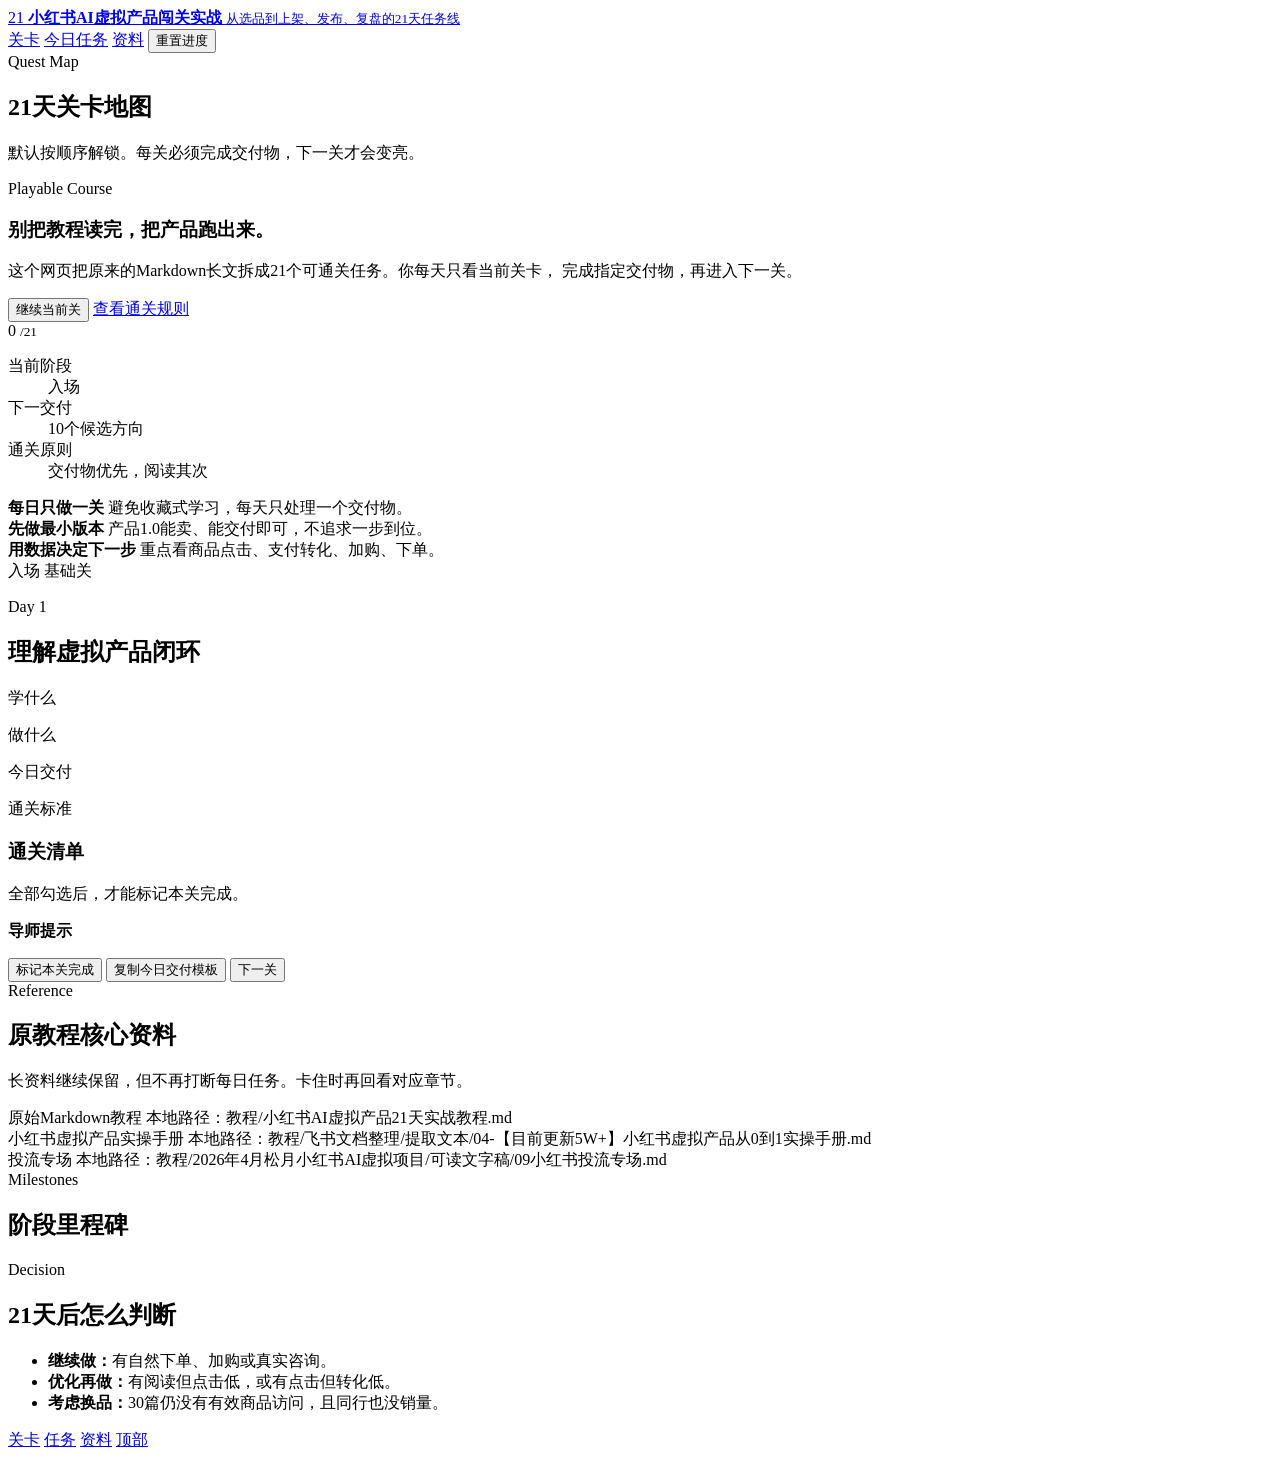
==== docs/index.html @ 496f9875 "Add course landing page" ====
<!doctype html>
<html lang="zh-CN">
  <head>
    <meta charset="utf-8" />
    <meta name="viewport" content="width=device-width, initial-scale=1" />
    <title>小红书AI虚拟产品21天闯关实战</title>
    <meta
      name="description"
      content="把小红书AI虚拟产品21天教程改造成手机和电脑友好的闯关式实战网页。"
    />
    <link rel="stylesheet" href="assets/quest.css" />
  </head>
  <body>
    <div class="site-shell">
      <header class="topbar" id="top">
        <a class="brand" href="#top" aria-label="返回顶部">
          <span class="brand-mark">21</span>
          <span>
            <strong>小红书AI虚拟产品闯关实战</strong>
            <small>从选品到上架、发布、复盘的21天任务线</small>
          </span>
        </a>
        <nav class="top-actions" aria-label="页面导航">
          <a href="#map">关卡</a>
          <a href="#current">今日任务</a>
          <a href="#archive">资料</a>
          <button class="ghost-button" id="resetProgress" type="button">重置进度</button>
        </nav>
      </header>

      <main class="page-grid">
        <aside class="mission-map" id="map" aria-label="21天关卡地图">
          <div class="map-heading">
            <span class="eyebrow">Quest Map</span>
            <h2>21天关卡地图</h2>
            <p>默认按顺序解锁。每关必须完成交付物，下一关才会变亮。</p>
          </div>
          <div class="stage-tabs" id="stageTabs" role="tablist" aria-label="阶段筛选"></div>
          <div class="level-list" id="levelList"></div>
        </aside>

        <section class="main-column">
          <section class="hero-panel" aria-labelledby="heroTitle">
            <div class="hero-copy">
              <span class="eyebrow">Playable Course</span>
              <h1 id="heroTitle">别把教程读完，把产品跑出来。</h1>
              <p>
                这个网页把原来的Markdown长文拆成21个可通关任务。你每天只看当前关卡，
                完成指定交付物，再进入下一关。
              </p>
              <div class="hero-actions">
                <button class="primary-button" id="continueButton" type="button">继续当前关</button>
                <a class="secondary-button" href="#rules">查看通关规则</a>
              </div>
            </div>
            <div class="scoreboard" aria-label="学习进度">
              <div class="progress-ring" id="progressRing">
                <span id="progressNumber">0</span>
                <small>/21</small>
              </div>
              <dl>
                <div>
                  <dt>当前阶段</dt>
                  <dd id="currentStage">入场</dd>
                </div>
                <div>
                  <dt>下一交付</dt>
                  <dd id="nextDeliverable">10个候选方向</dd>
                </div>
                <div>
                  <dt>通关原则</dt>
                  <dd>交付物优先，阅读其次</dd>
                </div>
              </dl>
            </div>
          </section>

          <section class="rules-strip" id="rules" aria-label="通关规则">
            <article>
              <strong>每日只做一关</strong>
              <span>避免收藏式学习，每天只处理一个交付物。</span>
            </article>
            <article>
              <strong>先做最小版本</strong>
              <span>产品1.0能卖、能交付即可，不追求一步到位。</span>
            </article>
            <article>
              <strong>用数据决定下一步</strong>
              <span>重点看商品点击、支付转化、加购、下单。</span>
            </article>
          </section>

          <section class="level-panel" id="current" aria-live="polite">
            <div class="level-kicker">
              <span id="levelStage">入场</span>
              <span id="levelDifficulty">基础关</span>
            </div>
            <div class="level-title-row">
              <div>
                <p class="level-number" id="levelNumber">Day 1</p>
                <h2 id="levelTitle">理解虚拟产品闭环</h2>
              </div>
              <span class="boss-badge" id="bossBadge" hidden>Boss关</span>
            </div>

            <div class="task-grid">
              <article>
                <span class="task-label">学什么</span>
                <p id="levelLearn"></p>
              </article>
              <article>
                <span class="task-label">做什么</span>
                <p id="levelDo"></p>
              </article>
              <article>
                <span class="task-label">今日交付</span>
                <p id="levelDeliverable"></p>
              </article>
              <article>
                <span class="task-label">通关标准</span>
                <p id="levelPass"></p>
              </article>
            </div>

            <div class="check-panel">
              <div class="panel-heading">
                <h3>通关清单</h3>
                <p>全部勾选后，才能标记本关完成。</p>
              </div>
              <div class="checklist" id="checklist"></div>
            </div>

            <div class="mentor-note">
              <strong>导师提示</strong>
              <p id="mentorTip"></p>
            </div>

            <div class="level-actions">
              <button class="primary-button" id="completeButton" type="button">标记本关完成</button>
              <button class="secondary-button" id="copyTemplate" type="button">复制今日交付模板</button>
              <button class="ghost-button" id="nextButton" type="button">下一关</button>
            </div>
          </section>

          <section class="archive-panel" id="archive">
            <div class="panel-heading">
              <span class="eyebrow">Reference</span>
              <h2>原教程核心资料</h2>
              <p>长资料继续保留，但不再打断每日任务。卡住时再回看对应章节。</p>
            </div>
            <div class="archive-grid">
              <article>
                原始Markdown教程
                <span>本地路径：教程/小红书AI虚拟产品21天实战教程.md</span>
              </article>
              <article>
                小红书虚拟产品实操手册
                <span>本地路径：教程/飞书文档整理/提取文本/04-【目前更新5W+】小红书虚拟产品从0到1实操手册.md</span>
              </article>
              <article>
                投流专场
                <span>本地路径：教程/2026年4月松月小红书AI虚拟项目/可读文字稿/09小红书投流专场.md</span>
              </article>
            </div>
          </section>
        </section>

        <aside class="right-rail" aria-label="执行看板">
          <section class="rail-block">
            <span class="eyebrow">Milestones</span>
            <h2>阶段里程碑</h2>
            <div id="milestones"></div>
          </section>
          <section class="rail-block">
            <span class="eyebrow">Decision</span>
            <h2>21天后怎么判断</h2>
            <ul class="decision-list">
              <li><strong>继续做：</strong>有自然下单、加购或真实咨询。</li>
              <li><strong>优化再做：</strong>有阅读但点击低，或有点击但转化低。</li>
              <li><strong>考虑换品：</strong>30篇仍没有有效商品访问，且同行也没销量。</li>
            </ul>
          </section>
        </aside>
      </main>
    </div>

    <nav class="mobile-nav" aria-label="手机底部导航">
      <a href="#map">关卡</a>
      <a href="#current">任务</a>
      <a href="#archive">资料</a>
      <a href="#top">顶部</a>
    </nav>

    <script src="assets/quest.js" defer></script>
  </body>
</html>
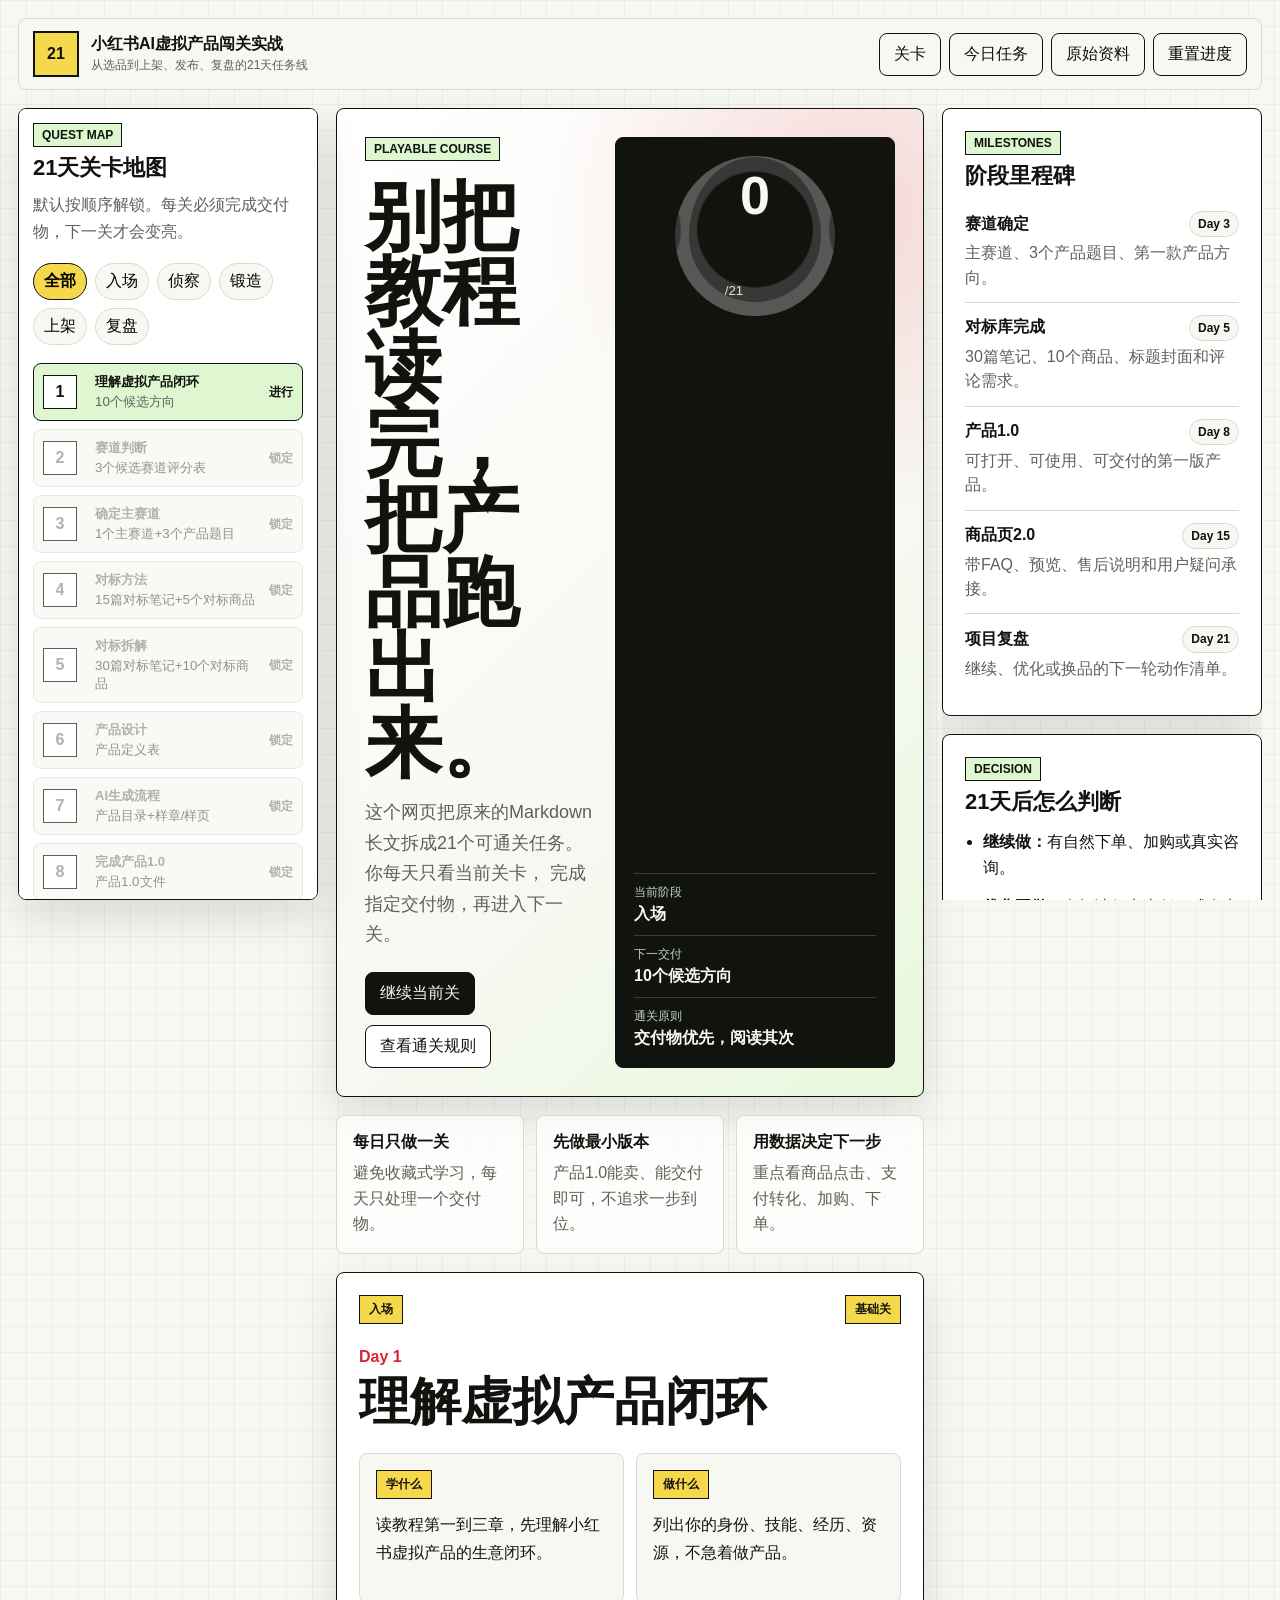
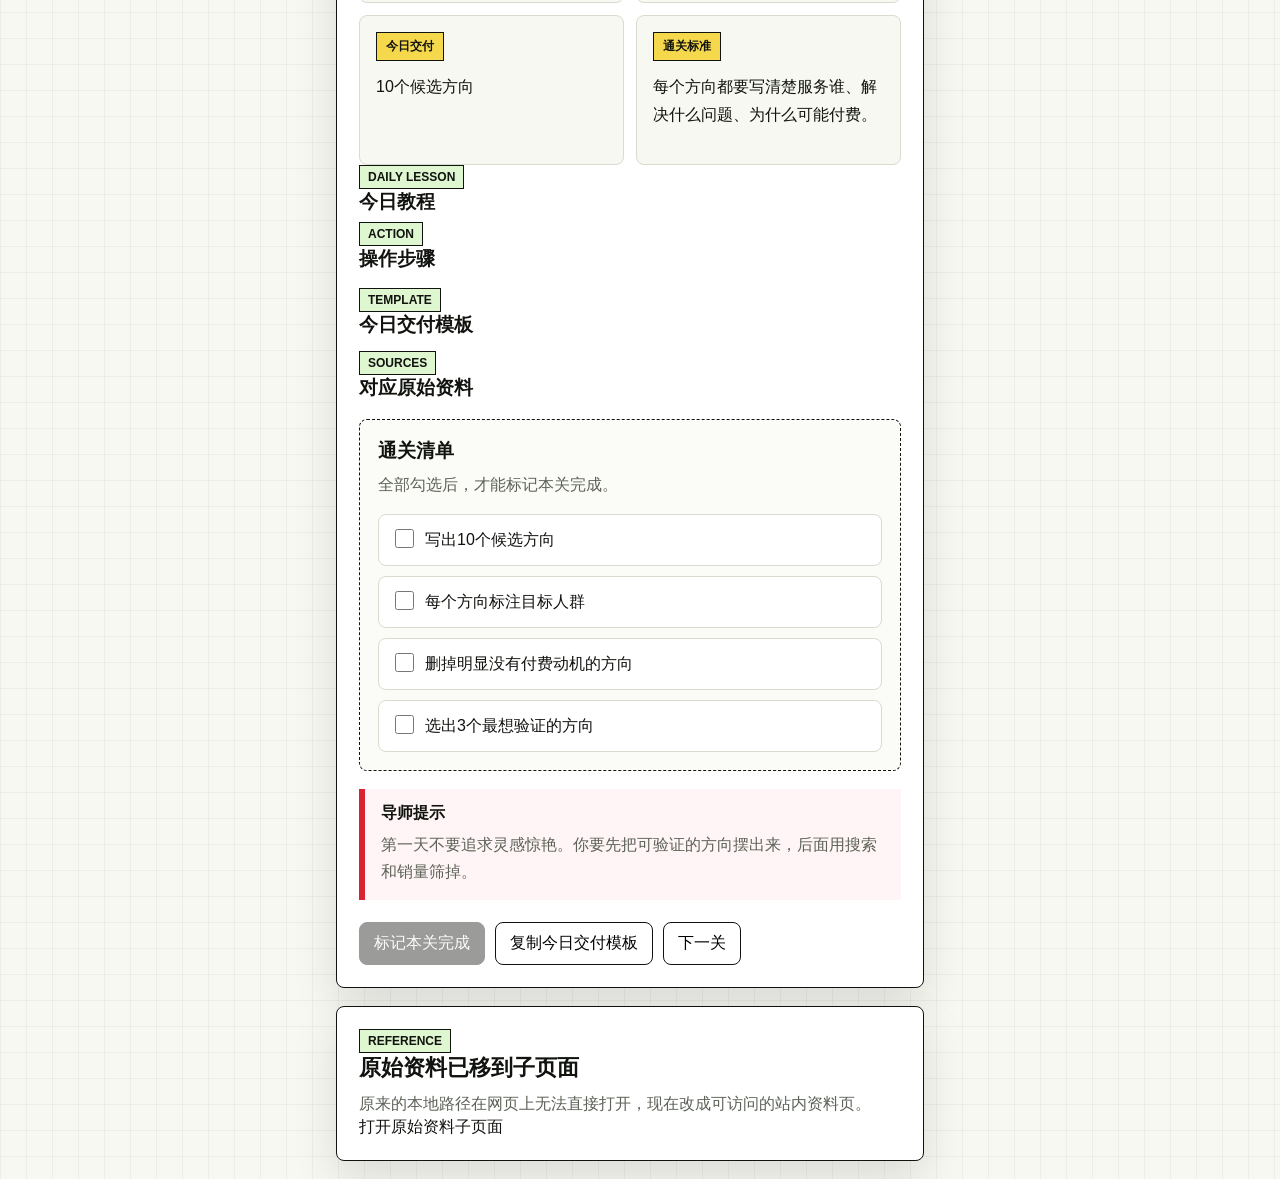
==== commit c4a946a4: "Update course page with lesson content entry" ====
--- a/docs/index.html
+++ b/docs/index.html
@@ -23,7 +23,7 @@
         <nav class="top-actions" aria-label="页面导航">
           <a href="#map">关卡</a>
           <a href="#current">今日任务</a>
-          <a href="#archive">资料</a>
+          <a href="materials.html">原始资料</a>
           <button class="ghost-button" id="resetProgress" type="button">重置进度</button>
         </nav>
       </header>
@@ -122,6 +122,37 @@
               </article>
             </div>
 
+            <div class="lesson-stack">
+              <article class="lesson-card lesson-card-wide">
+                <div class="panel-heading">
+                  <span class="eyebrow">Daily Lesson</span>
+                  <h3>今日教程</h3>
+                </div>
+                <div class="lesson-body" id="lessonBody"></div>
+              </article>
+              <article class="lesson-card">
+                <div class="panel-heading">
+                  <span class="eyebrow">Action</span>
+                  <h3>操作步骤</h3>
+                </div>
+                <ol class="step-list" id="lessonSteps"></ol>
+              </article>
+              <article class="lesson-card template-card">
+                <div class="panel-heading">
+                  <span class="eyebrow">Template</span>
+                  <h3>今日交付模板</h3>
+                </div>
+                <pre id="lessonTemplate"></pre>
+              </article>
+              <article class="lesson-card source-card">
+                <div class="panel-heading">
+                  <span class="eyebrow">Sources</span>
+                  <h3>对应原始资料</h3>
+                </div>
+                <div class="source-links" id="levelSources"></div>
+              </article>
+            </div>
+
             <div class="check-panel">
               <div class="panel-heading">
                 <h3>通关清单</h3>
@@ -145,23 +176,10 @@
           <section class="archive-panel" id="archive">
             <div class="panel-heading">
               <span class="eyebrow">Reference</span>
-              <h2>原教程核心资料</h2>
-              <p>长资料继续保留，但不再打断每日任务。卡住时再回看对应章节。</p>
-            </div>
-            <div class="archive-grid">
-              <article>
-                原始Markdown教程
-                <span>本地路径：教程/小红书AI虚拟产品21天实战教程.md</span>
-              </article>
-              <article>
-                小红书虚拟产品实操手册
-                <span>本地路径：教程/飞书文档整理/提取文本/04-【目前更新5W+】小红书虚拟产品从0到1实操手册.md</span>
-              </article>
-              <article>
-                投流专场
-                <span>本地路径：教程/2026年4月松月小红书AI虚拟项目/可读文字稿/09小红书投流专场.md</span>
-              </article>
-            </div>
+              <h2>原始资料已移到子页面</h2>
+              <p>原来的本地路径在网页上无法直接打开，现在改成可访问的站内资料页。</p>
+            </div>
+            <a class="material-cta" href="materials.html">打开原始资料子页面</a>
           </section>
         </section>
 
@@ -187,7 +205,7 @@
     <nav class="mobile-nav" aria-label="手机底部导航">
       <a href="#map">关卡</a>
       <a href="#current">任务</a>
-      <a href="#archive">资料</a>
+      <a href="materials.html">资料</a>
       <a href="#top">顶部</a>
     </nav>
 
--- a/docs/assets/quest.css
+++ b/docs/assets/quest.css
@@ -0,0 +1,758 @@
+:root {
+  --ink: #11130f;
+  --muted: #5d6258;
+  --paper: #f7f8f2;
+  --panel: #ffffff;
+  --line: #d7dccf;
+  --red: #d92332;
+  --green: #80bf2f;
+  --mint: #dff7d0;
+  --yellow: #f6d84d;
+  --shadow: 0 18px 45px rgba(17, 19, 15, 0.12);
+  --radius: 8px;
+}
+
+* {
+  box-sizing: border-box;
+}
+
+[hidden] {
+  display: none !important;
+}
+
+html {
+  scroll-behavior: smooth;
+}
+
+body {
+  margin: 0;
+  min-height: 100vh;
+  color: var(--ink);
+  background:
+    linear-gradient(rgba(17, 19, 15, 0.045) 1px, transparent 1px),
+    linear-gradient(90deg, rgba(17, 19, 15, 0.045) 1px, transparent 1px),
+    var(--paper);
+  background-size: 26px 26px;
+  font-family: "Microsoft YaHei", "PingFang SC", "Noto Sans CJK SC", sans-serif;
+}
+
+a {
+  color: inherit;
+  text-decoration: none;
+}
+
+button {
+  font: inherit;
+}
+
+.site-shell {
+  width: min(1500px, 100%);
+  margin: 0 auto;
+  padding: 18px;
+}
+
+.topbar {
+  position: sticky;
+  top: 0;
+  z-index: 20;
+  display: flex;
+  align-items: center;
+  justify-content: space-between;
+  gap: 16px;
+  padding: 12px 14px;
+  border: 1px solid var(--line);
+  border-radius: var(--radius);
+  background: rgba(247, 248, 242, 0.92);
+  backdrop-filter: blur(18px);
+}
+
+.brand {
+  display: inline-flex;
+  align-items: center;
+  gap: 12px;
+  min-width: 0;
+}
+
+.brand-mark {
+  display: grid;
+  width: 46px;
+  height: 46px;
+  place-items: center;
+  border: 2px solid var(--ink);
+  background: var(--yellow);
+  font-weight: 900;
+}
+
+.brand strong,
+.brand small {
+  display: block;
+}
+
+.brand strong {
+  font-size: 16px;
+}
+
+.brand small {
+  margin-top: 2px;
+  color: var(--muted);
+  font-size: 12px;
+}
+
+.top-actions {
+  display: flex;
+  align-items: center;
+  gap: 8px;
+  white-space: nowrap;
+}
+
+.top-actions a,
+.ghost-button,
+.secondary-button,
+.primary-button {
+  min-height: 42px;
+  border-radius: var(--radius);
+  border: 1px solid var(--ink);
+  padding: 10px 14px;
+  cursor: pointer;
+  transition:
+    transform 160ms ease,
+    box-shadow 160ms ease,
+    background 160ms ease;
+}
+
+.top-actions a,
+.ghost-button {
+  background: transparent;
+}
+
+.secondary-button {
+  display: inline-flex;
+  align-items: center;
+  justify-content: center;
+  background: var(--panel);
+}
+
+.primary-button {
+  display: inline-flex;
+  align-items: center;
+  justify-content: center;
+  background: var(--ink);
+  color: var(--paper);
+}
+
+.primary-button:disabled {
+  cursor: not-allowed;
+  opacity: 0.42;
+}
+
+.top-actions a:hover,
+.ghost-button:hover,
+.secondary-button:hover,
+.primary-button:hover:not(:disabled) {
+  transform: translateY(-1px);
+  box-shadow: 5px 5px 0 var(--ink);
+}
+
+.page-grid {
+  display: grid;
+  grid-template-columns: 300px minmax(0, 1fr) 320px;
+  gap: 18px;
+  margin-top: 18px;
+  align-items: start;
+}
+
+.mission-map,
+.right-rail {
+  position: sticky;
+  top: 90px;
+  max-height: calc(100vh - 108px);
+  overflow: auto;
+}
+
+.mission-map,
+.hero-panel,
+.level-panel,
+.archive-panel,
+.rail-block {
+  border: 1px solid var(--ink);
+  border-radius: var(--radius);
+  background: var(--panel);
+  box-shadow: var(--shadow);
+}
+
+.mission-map {
+  padding: 14px;
+}
+
+.map-heading h2,
+.rail-block h2,
+.archive-panel h2 {
+  margin: 6px 0 8px;
+  font-size: 22px;
+}
+
+.map-heading p,
+.archive-panel p,
+.panel-heading p,
+.hero-copy p {
+  margin: 0;
+  color: var(--muted);
+  line-height: 1.7;
+}
+
+.eyebrow {
+  display: inline-flex;
+  width: fit-content;
+  border: 1px solid var(--ink);
+  padding: 4px 8px;
+  background: var(--mint);
+  color: var(--ink);
+  font-size: 12px;
+  font-weight: 800;
+  text-transform: uppercase;
+}
+
+.stage-tabs {
+  display: flex;
+  flex-wrap: wrap;
+  gap: 8px;
+  margin: 18px 0;
+}
+
+.stage-tabs button {
+  border: 1px solid var(--line);
+  border-radius: 999px;
+  background: var(--paper);
+  padding: 7px 10px;
+  cursor: pointer;
+}
+
+.stage-tabs button.active {
+  border-color: var(--ink);
+  background: var(--yellow);
+  font-weight: 800;
+}
+
+.level-list {
+  display: grid;
+  gap: 8px;
+}
+
+.level-item {
+  display: grid;
+  grid-template-columns: 42px 1fr auto;
+  align-items: center;
+  gap: 10px;
+  width: 100%;
+  border: 1px solid var(--line);
+  border-radius: var(--radius);
+  background: var(--paper);
+  padding: 9px;
+  color: var(--ink);
+  text-align: left;
+  cursor: pointer;
+}
+
+.level-item.active {
+  border-color: var(--ink);
+  background: var(--mint);
+}
+
+.level-item.done {
+  background: #eef9e7;
+}
+
+.level-item.locked {
+  color: #8b8f84;
+  cursor: not-allowed;
+  opacity: 0.68;
+}
+
+.level-item .day {
+  display: grid;
+  width: 34px;
+  height: 34px;
+  place-items: center;
+  border: 1px solid var(--ink);
+  background: var(--panel);
+  font-weight: 900;
+}
+
+.level-item strong {
+  display: block;
+  font-size: 13px;
+}
+
+.level-item small {
+  display: block;
+  margin-top: 2px;
+  color: var(--muted);
+  line-height: 1.35;
+}
+
+.level-item .state {
+  font-size: 12px;
+  font-weight: 800;
+}
+
+.main-column {
+  display: grid;
+  gap: 18px;
+}
+
+.hero-panel {
+  display: grid;
+  grid-template-columns: minmax(0, 1fr) 280px;
+  gap: 22px;
+  min-height: 360px;
+  padding: 28px;
+  overflow: hidden;
+  background:
+    radial-gradient(circle at 88% 10%, rgba(217, 35, 50, 0.16), transparent 30%),
+    linear-gradient(135deg, #ffffff 0%, #f7f8f2 62%, #e8f8db 100%);
+}
+
+.hero-copy {
+  display: flex;
+  flex-direction: column;
+  justify-content: center;
+}
+
+.hero-copy h1 {
+  max-width: 760px;
+  margin: 18px 0 16px;
+  font-size: clamp(38px, 6vw, 78px);
+  line-height: 0.98;
+}
+
+.hero-copy p {
+  max-width: 680px;
+  font-size: 18px;
+}
+
+.hero-actions,
+.level-actions {
+  display: flex;
+  flex-wrap: wrap;
+  gap: 10px;
+  margin-top: 22px;
+}
+
+.scoreboard {
+  align-self: stretch;
+  display: flex;
+  flex-direction: column;
+  justify-content: space-between;
+  gap: 16px;
+  border: 1px solid var(--ink);
+  border-radius: var(--radius);
+  padding: 18px;
+  background: var(--ink);
+  color: var(--paper);
+}
+
+.progress-ring {
+  display: grid;
+  width: 160px;
+  height: 160px;
+  place-items: center;
+  margin: 0 auto;
+  border: 14px solid rgba(255, 255, 255, 0.16);
+  border-radius: 50%;
+  background:
+    radial-gradient(circle, var(--ink) 58%, transparent 60%),
+    conic-gradient(var(--green) var(--progress, 0%), rgba(255, 255, 255, 0.16) 0);
+}
+
+.progress-ring span {
+  font-size: 54px;
+  font-weight: 900;
+  line-height: 0.9;
+}
+
+.progress-ring small {
+  margin-top: 54px;
+  margin-left: -42px;
+  color: #dce6d5;
+}
+
+.scoreboard dl {
+  display: grid;
+  gap: 10px;
+  margin: 0;
+}
+
+.scoreboard div {
+  border-top: 1px solid rgba(255, 255, 255, 0.18);
+  padding-top: 10px;
+}
+
+.scoreboard dt {
+  color: #c7d3c1;
+  font-size: 12px;
+}
+
+.scoreboard dd {
+  margin: 3px 0 0;
+  font-weight: 800;
+}
+
+.rules-strip {
+  display: grid;
+  grid-template-columns: repeat(3, 1fr);
+  gap: 12px;
+}
+
+.rules-strip article {
+  border: 1px solid var(--line);
+  border-radius: var(--radius);
+  background: rgba(255, 255, 255, 0.74);
+  padding: 16px;
+}
+
+.rules-strip strong,
+.rules-strip span {
+  display: block;
+}
+
+.rules-strip span {
+  margin-top: 7px;
+  color: var(--muted);
+  line-height: 1.6;
+}
+
+.level-panel,
+.archive-panel,
+.rail-block {
+  padding: 22px;
+}
+
+.level-kicker,
+.level-title-row {
+  display: flex;
+  align-items: center;
+  justify-content: space-between;
+  gap: 14px;
+}
+
+.level-kicker span,
+.boss-badge,
+.task-label {
+  display: inline-flex;
+  width: fit-content;
+  border: 1px solid var(--ink);
+  padding: 5px 9px;
+  background: var(--yellow);
+  font-size: 12px;
+  font-weight: 900;
+}
+
+.boss-badge {
+  background: var(--red);
+  color: #fff;
+}
+
+.level-number {
+  margin: 24px 0 8px;
+  color: var(--red);
+  font-size: 16px;
+  font-weight: 900;
+}
+
+.level-title-row h2 {
+  margin: 0;
+  font-size: clamp(30px, 4vw, 54px);
+  line-height: 1.08;
+}
+
+.task-grid {
+  display: grid;
+  grid-template-columns: repeat(2, minmax(0, 1fr));
+  gap: 12px;
+  margin-top: 24px;
+}
+
+.task-grid article {
+  min-height: 150px;
+  border: 1px solid var(--line);
+  border-radius: var(--radius);
+  background: var(--paper);
+  padding: 16px;
+}
+
+.task-grid p {
+  margin: 12px 0 0;
+  line-height: 1.72;
+}
+
+.check-panel {
+  margin-top: 18px;
+  border: 1px dashed var(--ink);
+  border-radius: var(--radius);
+  padding: 18px;
+  background: #fbfcf8;
+}
+
+.panel-heading h3,
+.panel-heading h2 {
+  margin: 0 0 7px;
+}
+
+.checklist {
+  display: grid;
+  gap: 10px;
+  margin-top: 16px;
+}
+
+.checkline {
+  display: grid;
+  grid-template-columns: 24px 1fr;
+  gap: 10px;
+  align-items: start;
+  border: 1px solid var(--line);
+  border-radius: var(--radius);
+  padding: 12px;
+  background: var(--panel);
+  cursor: pointer;
+}
+
+.checkline input {
+  width: 19px;
+  height: 19px;
+  margin-top: 2px;
+  accent-color: var(--green);
+}
+
+.checkline span {
+  line-height: 1.62;
+}
+
+.mentor-note {
+  margin-top: 18px;
+  border-left: 6px solid var(--red);
+  padding: 14px 16px;
+  background: #fff5f6;
+}
+
+.mentor-note p {
+  margin: 7px 0 0;
+  color: var(--muted);
+  line-height: 1.72;
+}
+
+.archive-grid {
+  display: grid;
+  grid-template-columns: repeat(3, 1fr);
+  gap: 12px;
+  margin-top: 18px;
+}
+
+.archive-grid article {
+  min-height: 128px;
+  border: 1px solid var(--ink);
+  border-radius: var(--radius);
+  padding: 16px;
+  background: var(--paper);
+  font-weight: 900;
+}
+
+.archive-grid article span {
+  display: block;
+  margin-top: 12px;
+  color: var(--muted);
+  font-weight: 400;
+  line-height: 1.55;
+}
+
+.right-rail {
+  display: grid;
+  gap: 18px;
+}
+
+.milestone {
+  display: grid;
+  gap: 4px;
+  border-top: 1px solid var(--line);
+  padding: 12px 0;
+}
+
+.milestone:first-child {
+  border-top: 0;
+}
+
+.milestone strong {
+  display: flex;
+  align-items: center;
+  justify-content: space-between;
+  gap: 10px;
+}
+
+.milestone span {
+  color: var(--muted);
+  line-height: 1.52;
+}
+
+.milestone .pill {
+  border: 1px solid var(--line);
+  border-radius: 999px;
+  padding: 3px 8px;
+  background: var(--paper);
+  color: var(--ink);
+  font-size: 12px;
+}
+
+.decision-list {
+  display: grid;
+  gap: 12px;
+  padding-left: 18px;
+  margin: 12px 0 0;
+  line-height: 1.65;
+}
+
+.mobile-nav {
+  display: none;
+}
+
+@media (max-width: 1180px) {
+  .page-grid {
+    grid-template-columns: 280px minmax(0, 1fr);
+  }
+
+  .right-rail {
+    position: static;
+    grid-column: 1 / -1;
+    max-height: none;
+    grid-template-columns: repeat(2, minmax(0, 1fr));
+  }
+}
+
+@media (max-width: 860px) {
+  .site-shell {
+    padding: 10px 10px 76px;
+  }
+
+  .topbar {
+    align-items: flex-start;
+  }
+
+  .brand small,
+  .top-actions {
+    display: none;
+  }
+
+  .page-grid,
+  .hero-panel,
+  .task-grid,
+  .rules-strip,
+  .archive-grid,
+  .right-rail {
+    grid-template-columns: 1fr;
+  }
+
+  .mission-map,
+  .right-rail {
+    position: static;
+    max-height: none;
+  }
+
+  .mission-map {
+    order: 2;
+  }
+
+  .hero-panel,
+  .level-panel,
+  .archive-panel,
+  .rail-block {
+    padding: 18px;
+  }
+
+  .hero-panel {
+    min-height: auto;
+  }
+
+  .hero-copy h1 {
+    font-size: 44px;
+  }
+
+  .hero-copy p {
+    font-size: 16px;
+  }
+
+  .scoreboard {
+    display: grid;
+    grid-template-columns: 120px 1fr;
+    align-items: center;
+  }
+
+  .progress-ring {
+    width: 112px;
+    height: 112px;
+    border-width: 10px;
+  }
+
+  .progress-ring span {
+    font-size: 38px;
+  }
+
+  .progress-ring small {
+    margin-top: 40px;
+    margin-left: -34px;
+  }
+
+  .level-title-row {
+    align-items: flex-start;
+  }
+
+  .level-actions > * {
+    width: 100%;
+  }
+
+  .mobile-nav {
+    position: fixed;
+    right: 10px;
+    bottom: 10px;
+    left: 10px;
+    z-index: 40;
+    display: grid;
+    grid-template-columns: repeat(4, 1fr);
+    gap: 8px;
+    border: 1px solid var(--ink);
+    border-radius: var(--radius);
+    padding: 8px;
+    background: rgba(247, 248, 242, 0.95);
+    backdrop-filter: blur(16px);
+  }
+
+  .mobile-nav a {
+    display: grid;
+    min-height: 42px;
+    place-items: center;
+    border: 1px solid var(--line);
+    border-radius: var(--radius);
+    background: var(--panel);
+    font-weight: 800;
+  }
+}
+
+@media (max-width: 480px) {
+  .brand strong {
+    font-size: 14px;
+  }
+
+  .brand-mark {
+    width: 40px;
+    height: 40px;
+  }
+
+  .hero-copy h1 {
+    font-size: 36px;
+  }
+
+  .scoreboard {
+    grid-template-columns: 1fr;
+  }
+
+  .progress-ring {
+    margin: 0;
+  }
+}
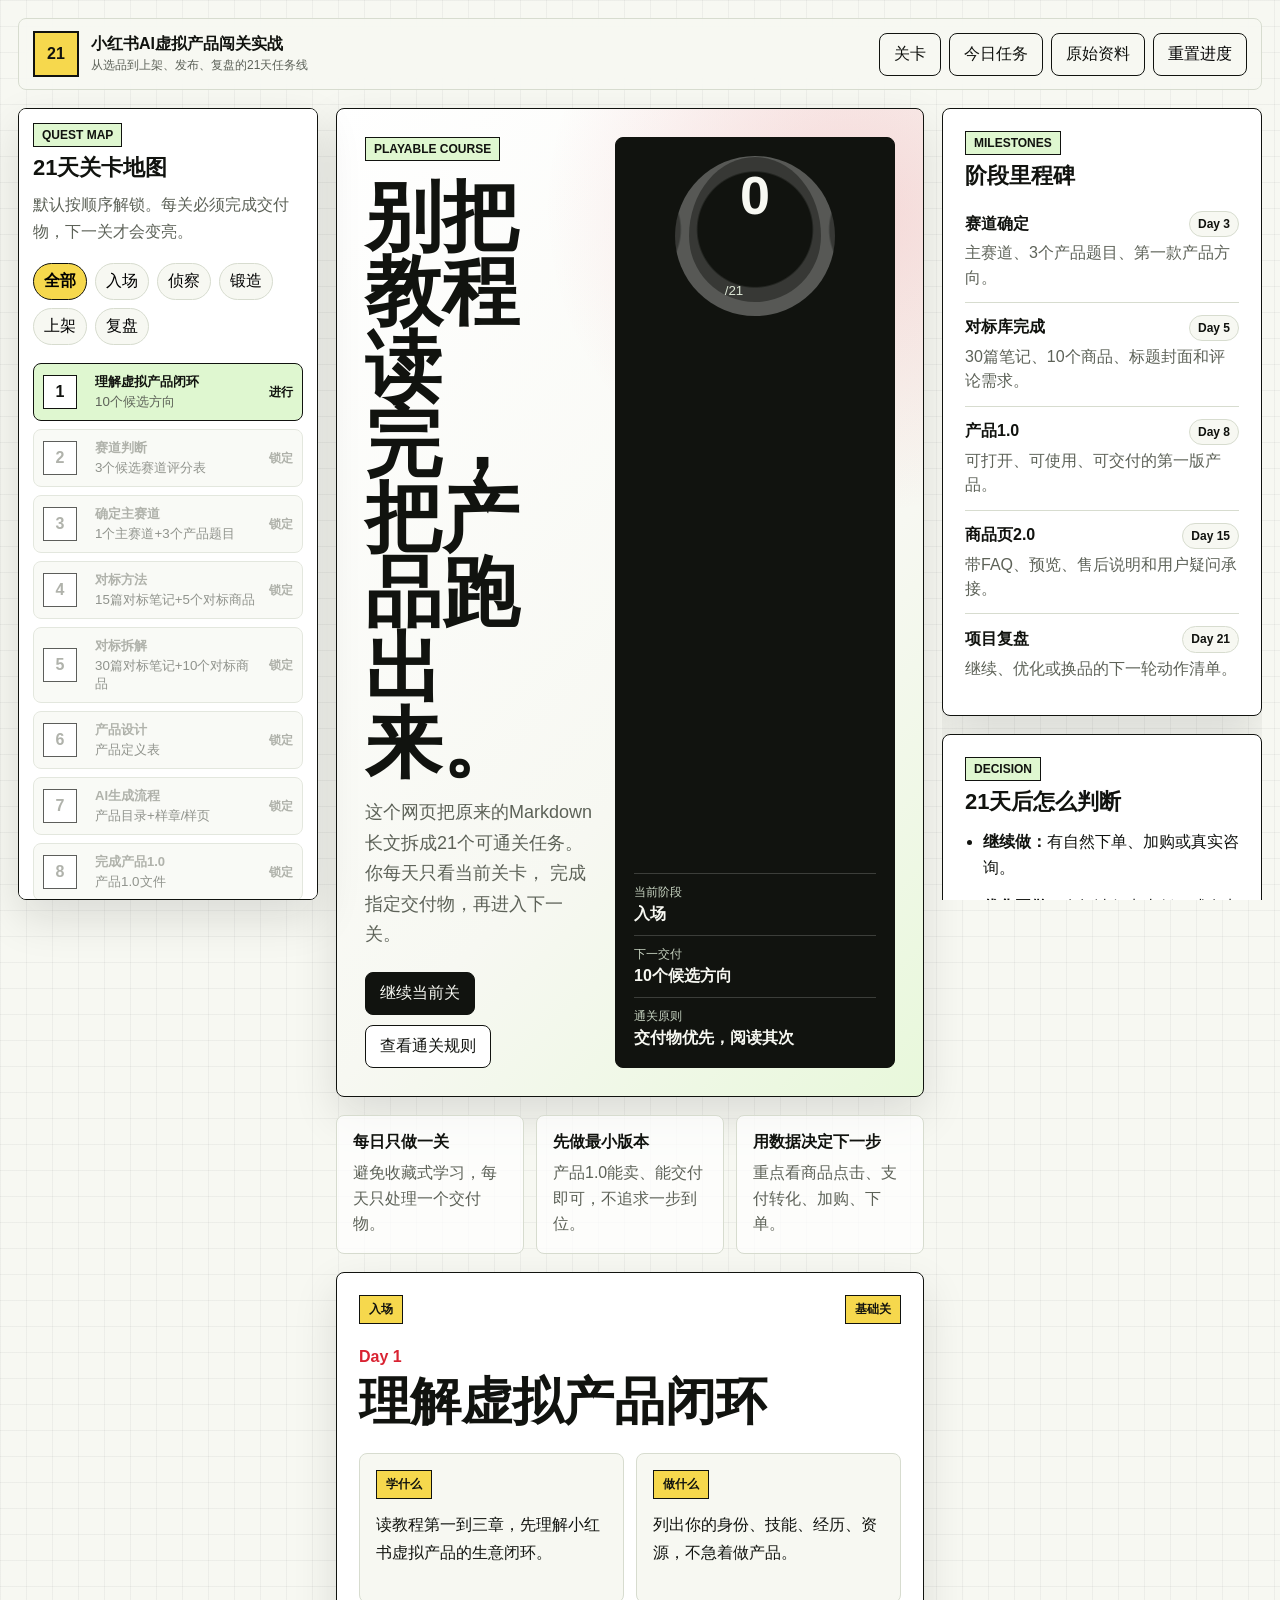
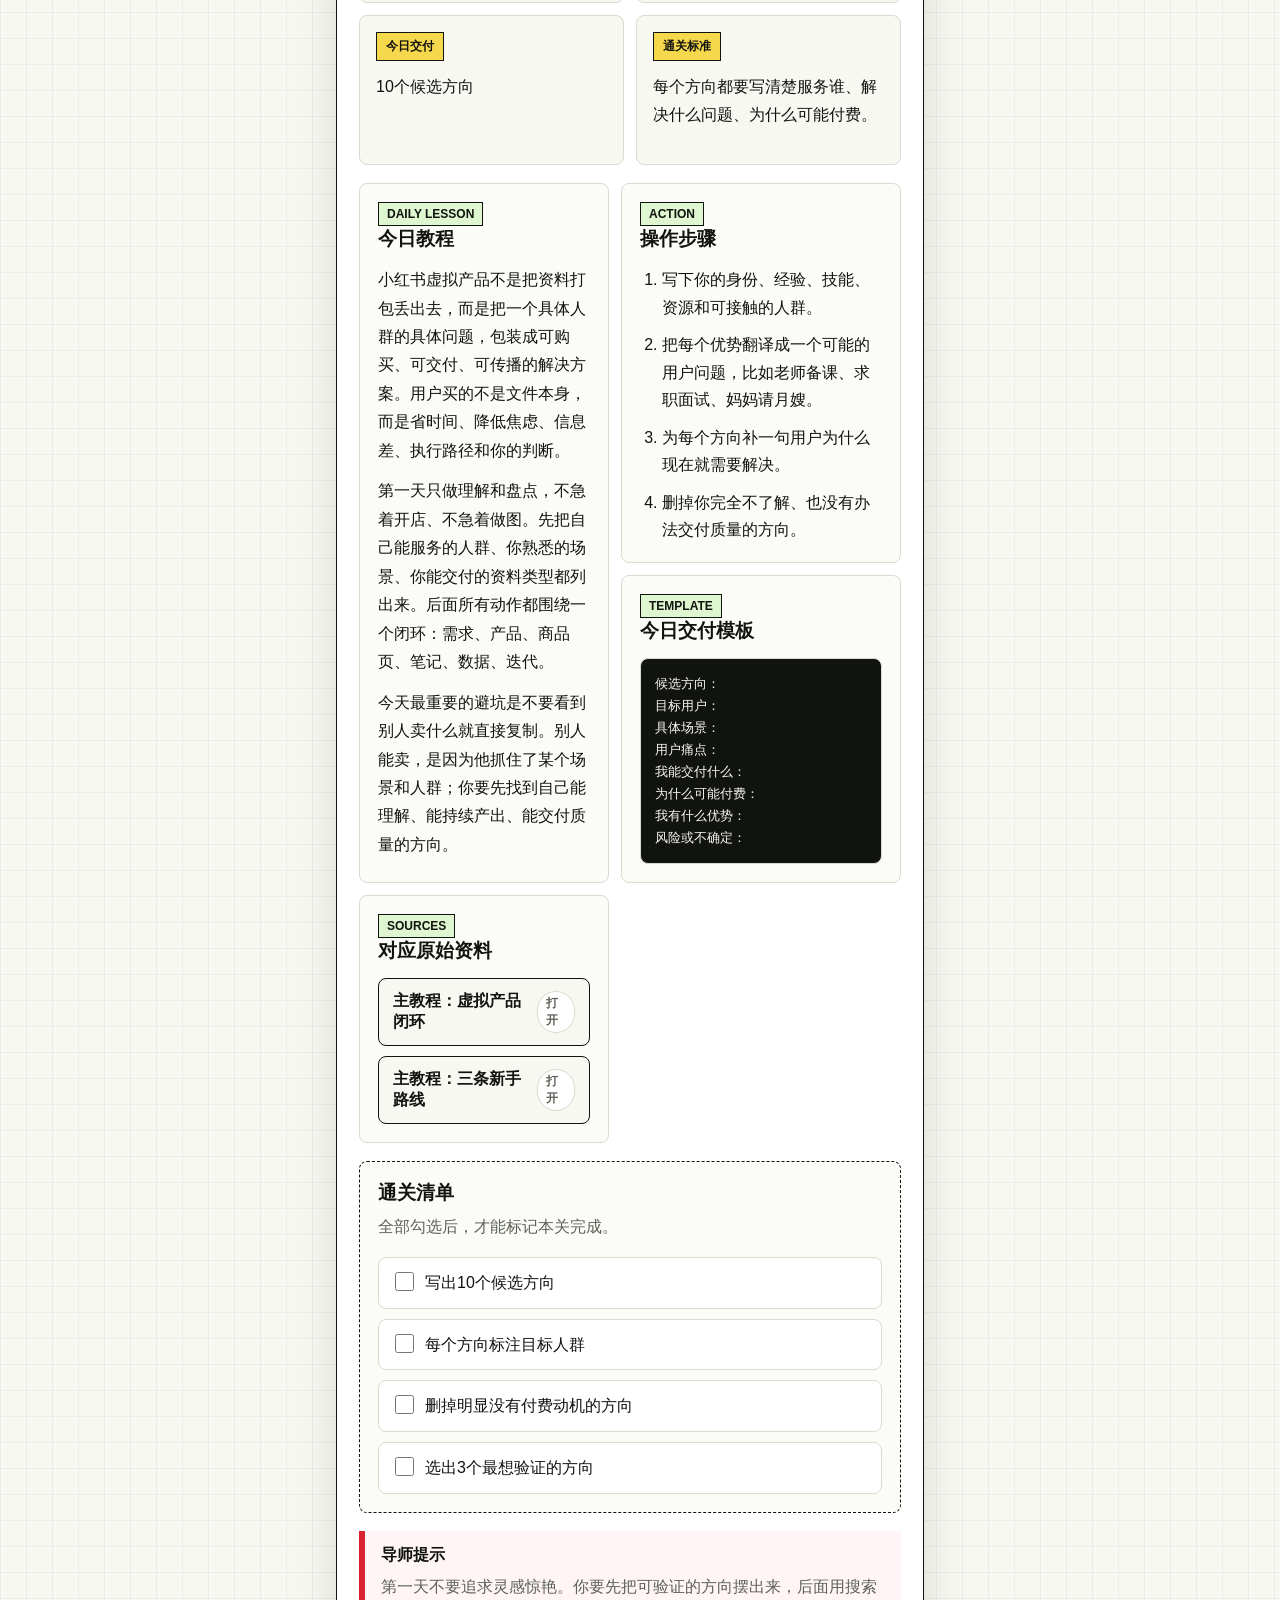
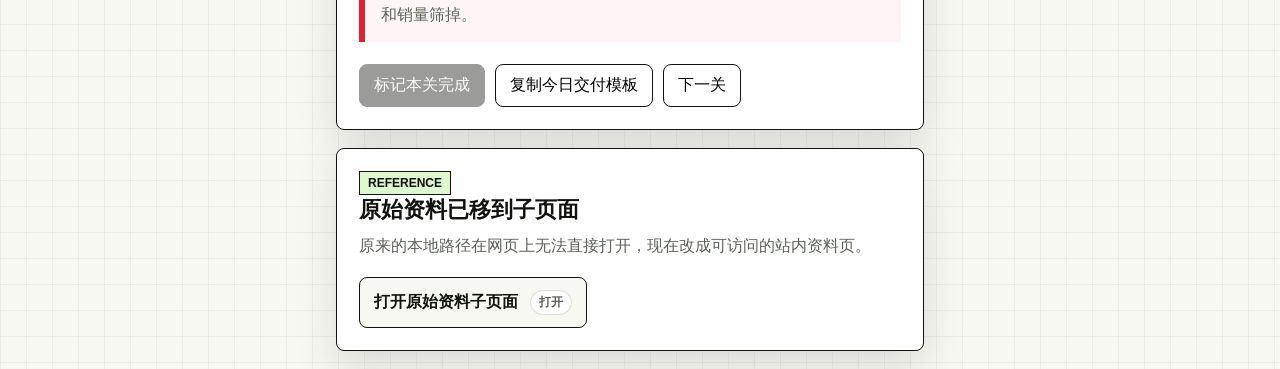
==== commit 42eaa152: "Add asset cache busting to course page" ====
--- a/docs/index.html
+++ b/docs/index.html
@@ -8,7 +8,7 @@
       name="description"
       content="把小红书AI虚拟产品21天教程改造成手机和电脑友好的闯关式实战网页。"
     />
-    <link rel="stylesheet" href="assets/quest.css" />
+    <link rel="stylesheet" href="assets/quest.css?v=20260709-lessons" />
   </head>
   <body>
     <div class="site-shell">
@@ -209,6 +209,6 @@
       <a href="#top">顶部</a>
     </nav>
 
-    <script src="assets/quest.js" defer></script>
+    <script src="assets/quest.js?v=20260709-lessons" defer></script>
   </body>
 </html>
--- a/docs/assets/quest.css
+++ b/docs/assets/quest.css
@@ -485,6 +485,94 @@
   line-height: 1.72;
 }
 
+.lesson-stack {
+  display: grid;
+  grid-template-columns: minmax(0, 1.1fr) minmax(280px, 0.9fr);
+  gap: 12px;
+  margin-top: 18px;
+}
+
+.lesson-card {
+  border: 1px solid var(--line);
+  border-radius: var(--radius);
+  background: #fbfcf8;
+  padding: 18px;
+}
+
+.lesson-card-wide {
+  grid-row: span 2;
+}
+
+.lesson-body {
+  display: grid;
+  gap: 12px;
+  margin-top: 14px;
+}
+
+.lesson-body p {
+  margin: 0;
+  color: var(--ink);
+  line-height: 1.78;
+}
+
+.step-list {
+  display: grid;
+  gap: 10px;
+  margin: 14px 0 0;
+  padding-left: 22px;
+  line-height: 1.72;
+}
+
+.template-card pre {
+  margin: 14px 0 0;
+  overflow: auto;
+  border: 1px solid var(--line);
+  border-radius: var(--radius);
+  padding: 14px;
+  background: var(--ink);
+  color: var(--paper);
+  font-family: "Microsoft YaHei", "PingFang SC", "Noto Sans CJK SC", sans-serif;
+  font-size: 13px;
+  line-height: 1.7;
+  white-space: pre-wrap;
+}
+
+.source-links {
+  display: grid;
+  gap: 10px;
+  margin-top: 14px;
+}
+
+.source-links a,
+.material-cta {
+  display: flex;
+  align-items: center;
+  justify-content: space-between;
+  gap: 12px;
+  border: 1px solid var(--ink);
+  border-radius: var(--radius);
+  padding: 12px 14px;
+  background: var(--paper);
+  font-weight: 900;
+}
+
+.source-links a::after,
+.material-cta::after {
+  content: "打开";
+  border: 1px solid var(--line);
+  border-radius: 999px;
+  padding: 3px 8px;
+  background: var(--panel);
+  color: var(--muted);
+  font-size: 12px;
+  font-weight: 800;
+}
+
+.material-cta {
+  width: fit-content;
+  margin-top: 18px;
+}
+
 .check-panel {
   margin-top: 18px;
   border: 1px dashed var(--ink);
@@ -613,6 +701,131 @@
   display: none;
 }
 
+.materials-page {
+  display: grid;
+  gap: 18px;
+  margin-top: 18px;
+}
+
+.materials-hero,
+.material-section {
+  border: 1px solid var(--ink);
+  border-radius: var(--radius);
+  background: var(--panel);
+  box-shadow: var(--shadow);
+  padding: 24px;
+}
+
+.materials-hero {
+  display: grid;
+  grid-template-columns: minmax(0, 1fr) 280px;
+  gap: 22px;
+  background:
+    radial-gradient(circle at 90% 5%, rgba(128, 191, 47, 0.2), transparent 32%),
+    linear-gradient(135deg, #ffffff 0%, #f7f8f2 64%, #fff4b6 100%);
+}
+
+.materials-hero h1 {
+  margin: 14px 0 12px;
+  font-size: clamp(34px, 5vw, 64px);
+  line-height: 1.02;
+}
+
+.materials-hero p,
+.material-section p {
+  margin: 0;
+  color: var(--muted);
+  line-height: 1.72;
+}
+
+.materials-note {
+  border: 1px solid var(--ink);
+  border-radius: var(--radius);
+  padding: 16px;
+  background: var(--ink);
+  color: var(--paper);
+}
+
+.materials-note strong,
+.materials-note span {
+  display: block;
+}
+
+.materials-note span {
+  margin-top: 8px;
+  color: #dce6d5;
+  line-height: 1.65;
+}
+
+.material-grid {
+  display: grid;
+  grid-template-columns: repeat(3, minmax(0, 1fr));
+  gap: 12px;
+  margin-top: 18px;
+}
+
+.material-card {
+  border: 1px solid var(--line);
+  border-radius: var(--radius);
+  background: var(--paper);
+  padding: 16px;
+}
+
+.material-card h3 {
+  margin: 0 0 10px;
+  font-size: 18px;
+  line-height: 1.32;
+}
+
+.material-card p {
+  font-size: 14px;
+}
+
+.material-card ul {
+  display: grid;
+  gap: 8px;
+  margin: 12px 0 0;
+  padding-left: 18px;
+  color: var(--muted);
+  line-height: 1.62;
+}
+
+.material-path {
+  display: block;
+  margin-top: 12px;
+  border-top: 1px solid var(--line);
+  padding-top: 10px;
+  color: var(--muted);
+  font-size: 12px;
+  line-height: 1.55;
+  word-break: break-word;
+}
+
+.lookup-grid {
+  display: grid;
+  grid-template-columns: repeat(4, minmax(0, 1fr));
+  gap: 12px;
+  margin-top: 18px;
+}
+
+.lookup-card {
+  border: 1px solid var(--ink);
+  border-radius: var(--radius);
+  padding: 14px;
+  background: #fbfcf8;
+}
+
+.lookup-card strong,
+.lookup-card span {
+  display: block;
+}
+
+.lookup-card span {
+  margin-top: 8px;
+  color: var(--muted);
+  line-height: 1.58;
+}
+
 @media (max-width: 1180px) {
   .page-grid {
     grid-template-columns: 280px minmax(0, 1fr);
@@ -641,11 +854,15 @@
   }
 
   .page-grid,
-  .hero-panel,
-  .task-grid,
-  .rules-strip,
-  .archive-grid,
-  .right-rail {
+    .hero-panel,
+    .task-grid,
+    .lesson-stack,
+    .rules-strip,
+    .archive-grid,
+    .right-rail,
+    .materials-hero,
+    .material-grid,
+    .lookup-grid {
     grid-template-columns: 1fr;
   }
 
@@ -662,7 +879,9 @@
   .hero-panel,
   .level-panel,
   .archive-panel,
-  .rail-block {
+  .rail-block,
+  .materials-hero,
+  .material-section {
     padding: 18px;
   }
 
